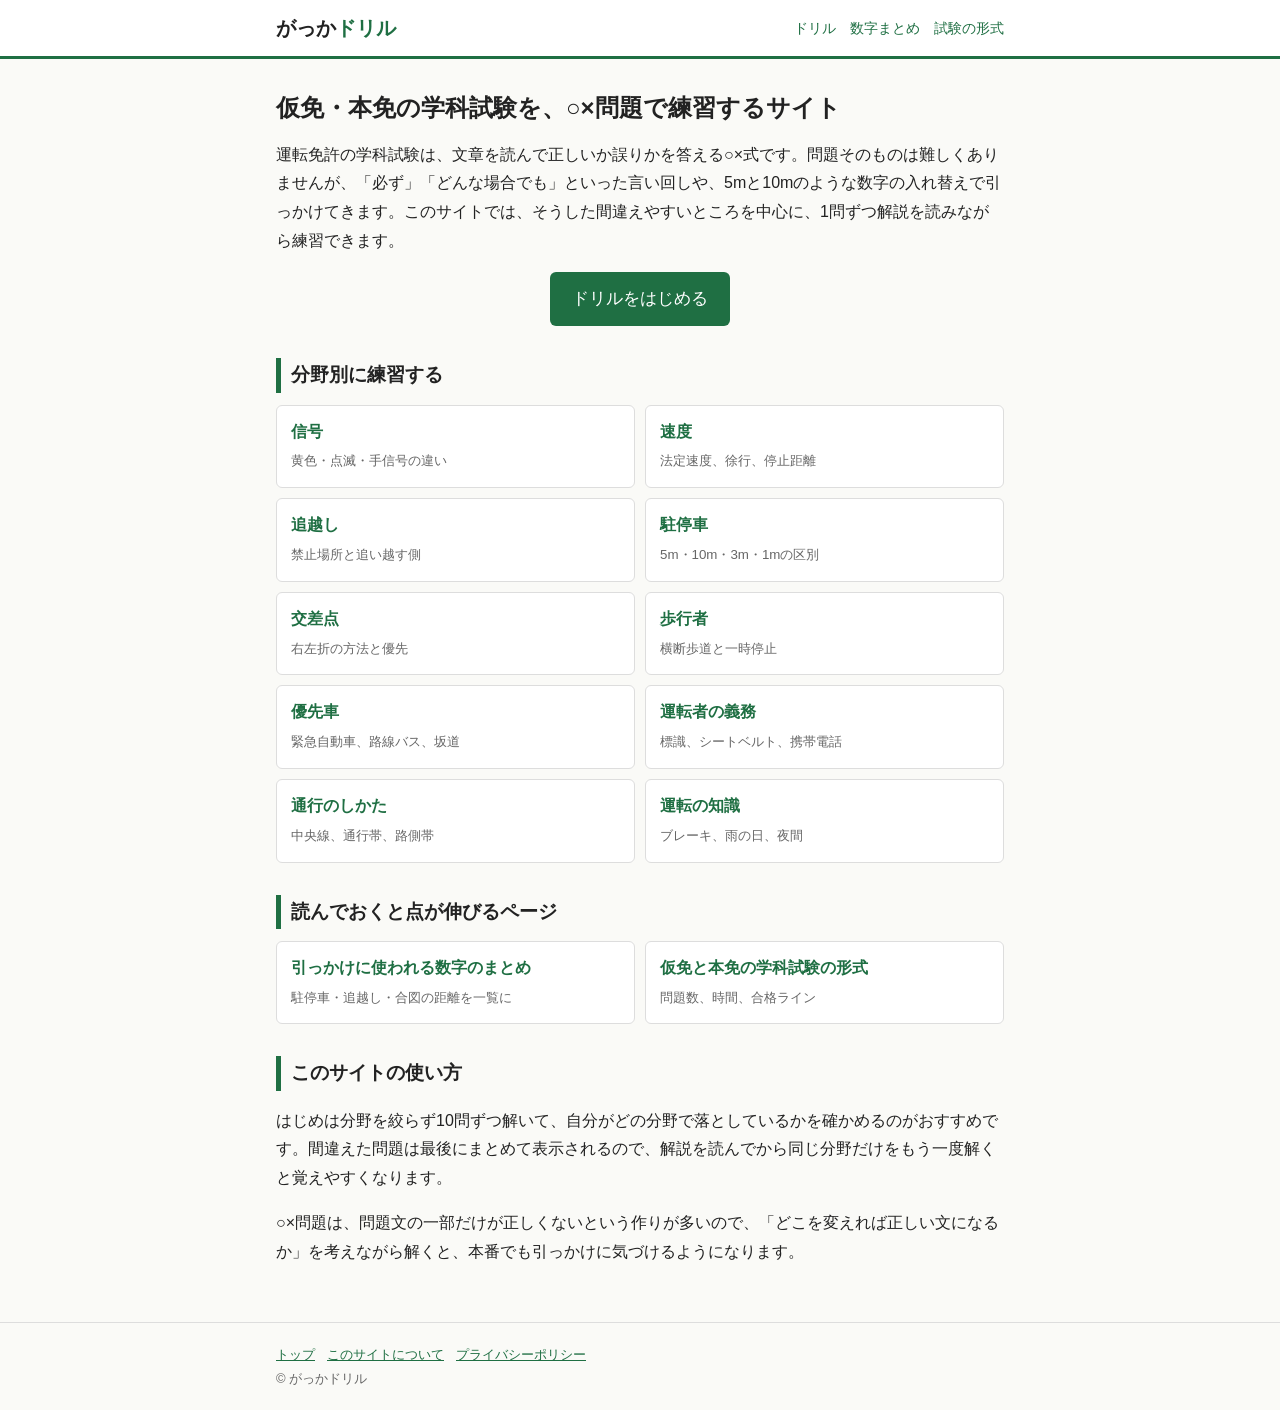
==== index.html @ ebb906ad "Add files via upload" ====
<!DOCTYPE html>
<html lang="ja">
<head>
<meta charset="utf-8">
<meta name="viewport" content="width=device-width,initial-scale=1">
<title>がっかドリル｜仮免・本免の学科試験を○×問題で練習</title>
<meta name="description" content="運転免許の仮免・本免学科試験によく出る○×問題を、解説付きで無料で練習できます。引っかけになりやすい数字のまとめや試験の形式も紹介しています。">
<link rel="canonical" href="https://poketango.github.io/menkyo-gakka/">
<link rel="stylesheet" href="style.css">
</head>
<body>
<header><div class="wrap"><a class="logo" href="./">がっか<span>ドリル</span></a><nav><a href="drill.html">ドリル</a><a href="numbers.html">数字まとめ</a><a href="exam.html">試験の形式</a></nav></div></header>
<main><div class="wrap">
<h1>仮免・本免の学科試験を、○×問題で練習するサイト</h1>
<p>運転免許の学科試験は、文章を読んで正しいか誤りかを答える○×式です。問題そのものは難しくありませんが、「必ず」「どんな場合でも」といった言い回しや、5mと10mのような数字の入れ替えで引っかけてきます。このサイトでは、そうした間違えやすいところを中心に、1問ずつ解説を読みながら練習できます。</p>
<p style="text-align:center"><a class="btn" href="drill.html">ドリルをはじめる</a></p>

<h2>分野別に練習する</h2>
<div class="menu">
<a href="drill.html?c=信号"><b>信号</b><small>黄色・点滅・手信号の違い</small></a>
<a href="drill.html?c=速度"><b>速度</b><small>法定速度、徐行、停止距離</small></a>
<a href="drill.html?c=追越し"><b>追越し</b><small>禁止場所と追い越す側</small></a>
<a href="drill.html?c=駐停車"><b>駐停車</b><small>5m・10m・3m・1mの区別</small></a>
<a href="drill.html?c=交差点"><b>交差点</b><small>右左折の方法と優先</small></a>
<a href="drill.html?c=歩行者"><b>歩行者</b><small>横断歩道と一時停止</small></a>
<a href="drill.html?c=優先車"><b>優先車</b><small>緊急自動車、路線バス、坂道</small></a>
<a href="drill.html?c=義務"><b>運転者の義務</b><small>標識、シートベルト、携帯電話</small></a>
<a href="drill.html?c=通行"><b>通行のしかた</b><small>中央線、通行帯、路側帯</small></a>
<a href="drill.html?c=知識"><b>運転の知識</b><small>ブレーキ、雨の日、夜間</small></a>
</div>

<div class="ad"><!-- 広告枠 --></div>

<h2>読んでおくと点が伸びるページ</h2>
<div class="menu">
<a href="numbers.html"><b>引っかけに使われる数字のまとめ</b><small>駐停車・追越し・合図の距離を一覧に</small></a>
<a href="exam.html"><b>仮免と本免の学科試験の形式</b><small>問題数、時間、合格ライン</small></a>
</div>

<h2>このサイトの使い方</h2>
<p>はじめは分野を絞らず10問ずつ解いて、自分がどの分野で落としているかを確かめるのがおすすめです。間違えた問題は最後にまとめて表示されるので、解説を読んでから同じ分野だけをもう一度解くと覚えやすくなります。</p>
<p>○×問題は、問題文の一部だけが正しくないという作りが多いので、「どこを変えれば正しい文になるか」を考えながら解くと、本番でも引っかけに気づけるようになります。</p>
</div></main>
<footer><div class="wrap"><a href="./">トップ</a><a href="about.html">このサイトについて</a><a href="privacy.html">プライバシーポリシー</a><br>© がっかドリル</div></footer>
</body>
</html>
---- style.css ----
:root{--ink:#222;--sub:#666;--line:#ddd;--key:#1f6f43;--bg:#fafaf7;--ok:#1f6f43;--ng:#b3261e}
*{box-sizing:border-box}
body{margin:0;background:var(--bg);color:var(--ink);font-family:"Hiragino Sans","Yu Gothic",Meiryo,sans-serif;line-height:1.8;font-size:16px}
a{color:var(--key)}
header{background:#fff;border-bottom:3px solid var(--key)}
.wrap{max-width:760px;margin:0 auto;padding:0 16px}
header .wrap{display:flex;align-items:center;justify-content:space-between;height:56px}
.logo{font-weight:bold;font-size:20px;color:var(--ink);text-decoration:none}
.logo span{color:var(--key)}
nav a{margin-left:14px;font-size:14px;text-decoration:none}
main{padding:24px 0 40px}
h1{font-size:24px;line-height:1.4;margin:8px 0 16px}
h2{font-size:19px;border-left:5px solid var(--key);padding-left:10px;margin:32px 0 12px}
h3{font-size:16px;margin:24px 0 8px}
.box{background:#fff;border:1px solid var(--line);border-radius:6px;padding:16px 18px;margin:16px 0}
.menu{display:grid;grid-template-columns:1fr 1fr;gap:10px}
.menu a{display:block;background:#fff;border:1px solid var(--line);border-radius:6px;padding:12px 14px;text-decoration:none;color:var(--ink)}
.menu a b{display:block;color:var(--key)}
.menu a small{color:var(--sub)}
table{border-collapse:collapse;width:100%;background:#fff;font-size:15px}
th,td{border:1px solid var(--line);padding:6px 10px;text-align:left}
th{background:#eef4ef}
.btn{display:inline-block;border:0;border-radius:6px;padding:12px 22px;font-size:17px;cursor:pointer;background:var(--key);color:#fff;text-decoration:none}
.qno{color:var(--sub);font-size:14px}
.qtext{font-size:18px;margin:8px 0 18px}
.ans{display:flex;gap:12px}
.ans button{flex:1;font-size:28px;padding:10px 0;border:2px solid var(--line);background:#fff;border-radius:6px;cursor:pointer}
.ans button:hover{border-color:var(--key)}
.res{margin-top:16px;padding:12px 14px;border-radius:6px;background:#fff;border:1px solid var(--line)}
.res b.ok{color:var(--ok)} .res b.ng{color:var(--ng)}
.tag{display:inline-block;font-size:12px;border:1px solid var(--line);border-radius:3px;padding:0 6px;color:var(--sub)}
.ad{margin:24px 0}
.note{font-size:13px;color:var(--sub)}
footer{border-top:1px solid var(--line);padding:20px 0;font-size:13px;color:var(--sub)}
footer a{margin-right:12px}
@media(max-width:560px){.menu{grid-template-columns:1fr}h1{font-size:21px}}
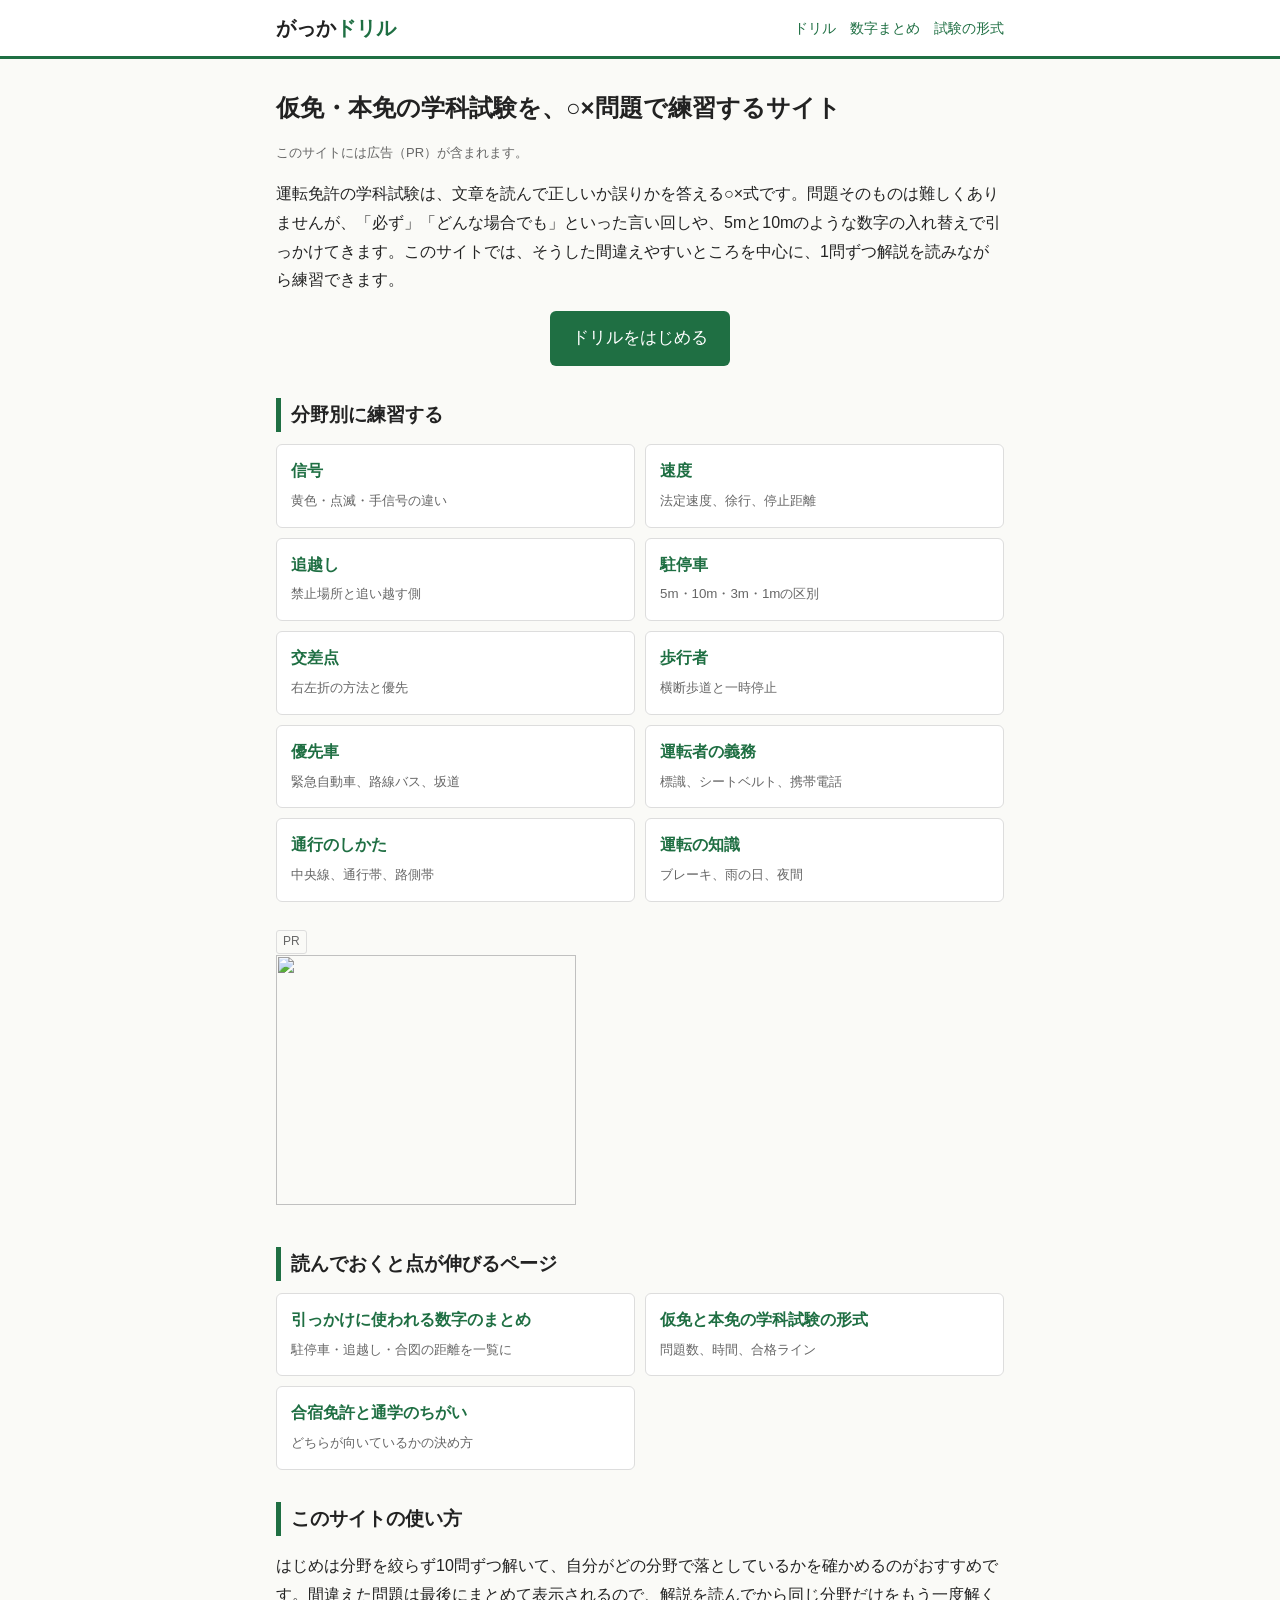
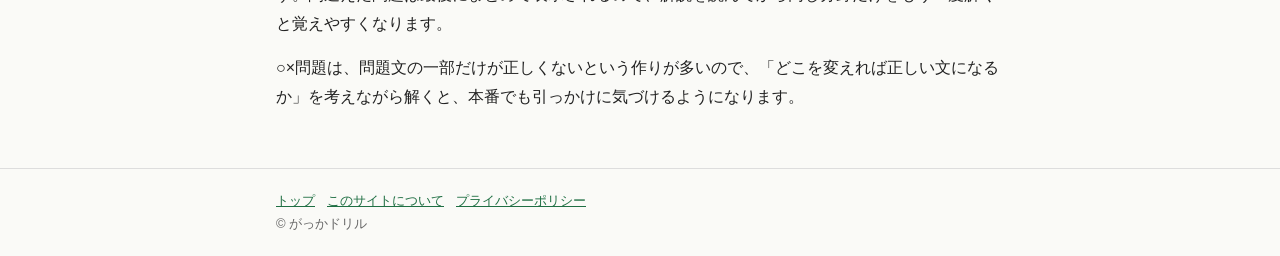
==== commit 8c8206e8: "Add files via upload" ====
--- a/index.html
+++ b/index.html
@@ -5,13 +5,14 @@
 <meta name="viewport" content="width=device-width,initial-scale=1">
 <title>がっかドリル｜仮免・本免の学科試験を○×問題で練習</title>
 <meta name="description" content="運転免許の仮免・本免学科試験によく出る○×問題を、解説付きで無料で練習できます。引っかけになりやすい数字のまとめや試験の形式も紹介しています。">
-<link rel="canonical" href="https://poketango.github.io/menkyo-gakka/">
+<link rel="canonical" href="https://poketango.com/menkyo-gakka/">
 <link rel="stylesheet" href="style.css">
 </head>
 <body>
 <header><div class="wrap"><a class="logo" href="./">がっか<span>ドリル</span></a><nav><a href="drill.html">ドリル</a><a href="numbers.html">数字まとめ</a><a href="exam.html">試験の形式</a></nav></div></header>
 <main><div class="wrap">
 <h1>仮免・本免の学科試験を、○×問題で練習するサイト</h1>
+<p class="note">このサイトには広告（PR）が含まれます。</p>
 <p>運転免許の学科試験は、文章を読んで正しいか誤りかを答える○×式です。問題そのものは難しくありませんが、「必ず」「どんな場合でも」といった言い回しや、5mと10mのような数字の入れ替えで引っかけてきます。このサイトでは、そうした間違えやすいところを中心に、1問ずつ解説を読みながら練習できます。</p>
 <p style="text-align:center"><a class="btn" href="drill.html">ドリルをはじめる</a></p>
 
@@ -29,12 +30,13 @@
 <a href="drill.html?c=知識"><b>運転の知識</b><small>ブレーキ、雨の日、夜間</small></a>
 </div>
 
-<div class="ad"><!-- 広告枠 --></div>
+<div class="ad"><span class="tag">PR</span><br><a href="https://px.a8.net/svt/ejp?a8mat=4BGV67+2GPMOQ+3FK2+64RJ5" rel="nofollow"><img border="0" width="300" height="250" alt="" src="https://www27.a8.net/svt/bgt?aid=261127375149&wid=002&eno=01&mid=s00000016013001030000&mc=1"></a><img border="0" width="1" height="1" src="https://www15.a8.net/0.gif?a8mat=4BGV67+2GPMOQ+3FK2+64RJ5" alt=""></div>
 
 <h2>読んでおくと点が伸びるページ</h2>
 <div class="menu">
 <a href="numbers.html"><b>引っかけに使われる数字のまとめ</b><small>駐停車・追越し・合図の距離を一覧に</small></a>
 <a href="exam.html"><b>仮免と本免の学科試験の形式</b><small>問題数、時間、合格ライン</small></a>
+<a href="gashuku.html"><b>合宿免許と通学のちがい</b><small>どちらが向いているかの決め方</small></a>
 </div>
 
 <h2>このサイトの使い方</h2>
--- a/style.css
+++ b/style.css
@@ -1,4 +1,5 @@
 :root{--ink:#222;--sub:#666;--line:#ddd;--key:#1f6f43;--bg:#fafaf7;--ok:#1f6f43;--ng:#b3261e}
+[hidden]{display:none!important}
 *{box-sizing:border-box}
 body{margin:0;background:var(--bg);color:var(--ink);font-family:"Hiragino Sans","Yu Gothic",Meiryo,sans-serif;line-height:1.8;font-size:16px}
 a{color:var(--key)}
